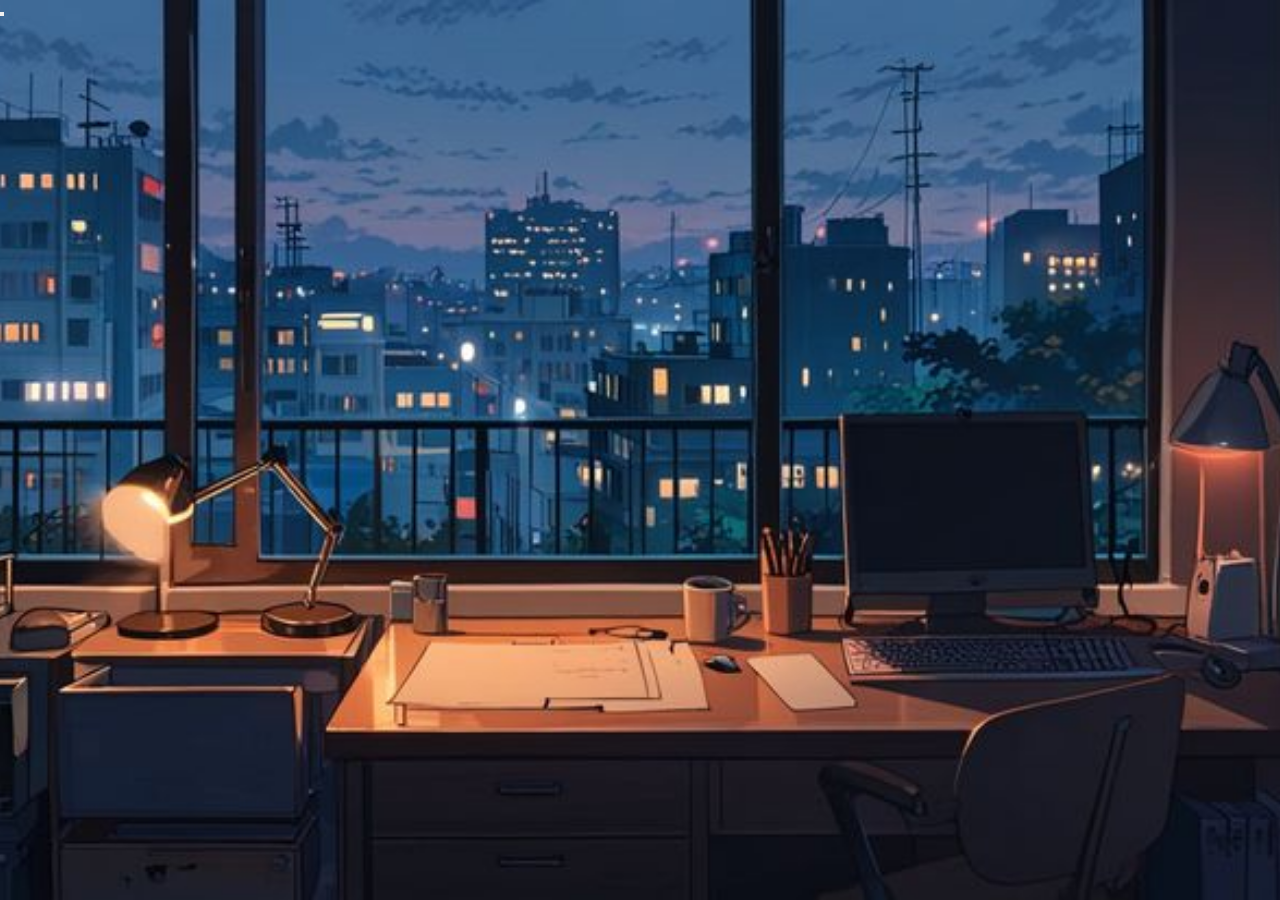
==== pomodoro-app/pomodoro.html @ 32771b4c "added bg" ====
<!DOCTYPE html>
<html lang="en">
<head>
    <meta charset="UTF-8">
    <meta name="viewport" content="width=device-width, initial-scale=1.0">
    <title>Pomodoro Dashboard</title>
    <link rel="stylesheet" href="pomodoro.css">
</head>
<body>
    <div class="outerframe">
        <button id="bg-switch"></button>

    </div>
</body>
</html>
---- pomodoro-app/pomodoro.css ----
*{
    margin: 0px;
    padding: 0px;
    box-sizing: border-box;
}

.outerframe{
    background-color: rgb(210, 131, 157);
    height: 100vh;
    background: url("images/study1.jpg") center/cover no-repeat;
    

}
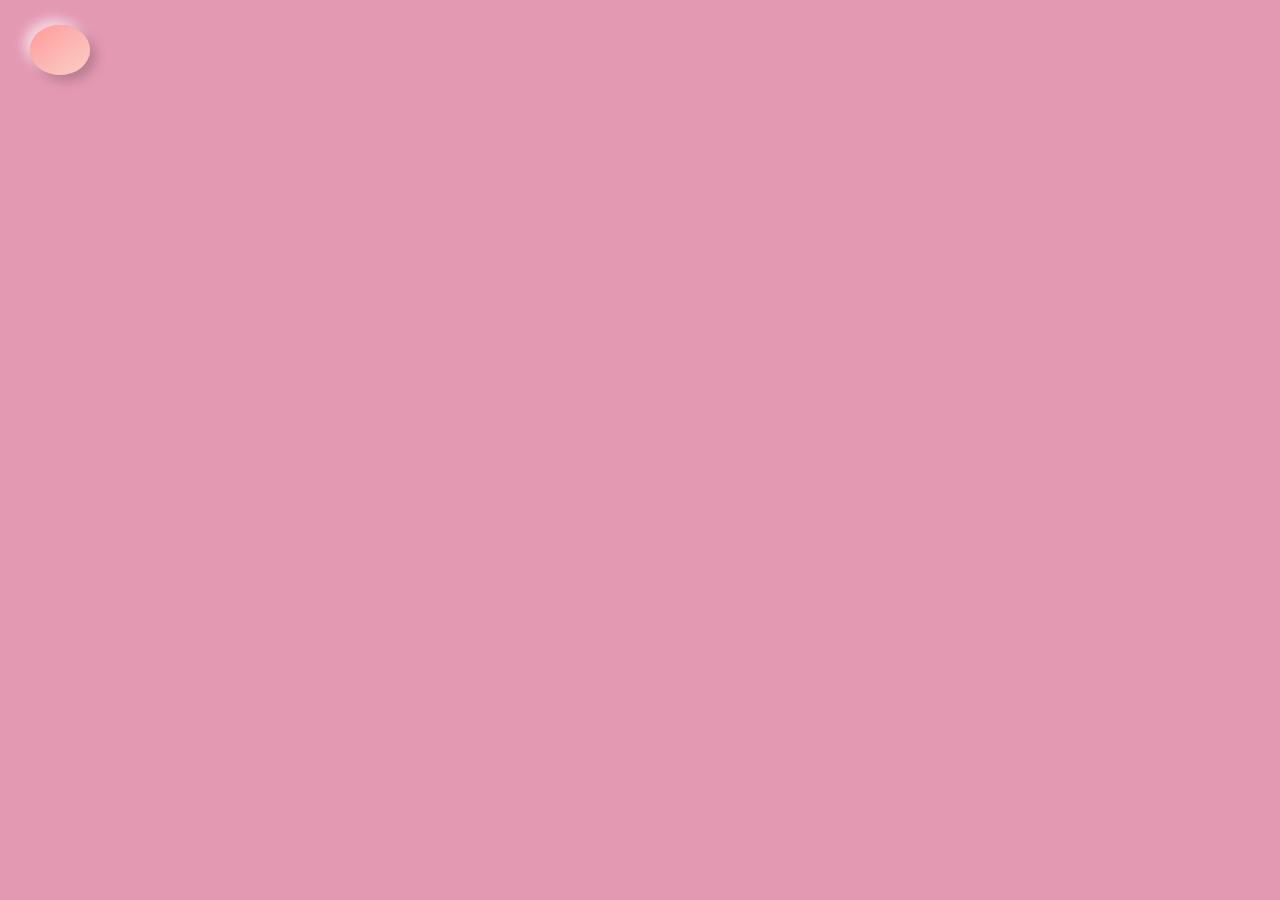
==== commit 27114ec3: "updated bg and button for changing bg color" ====
--- a/pomodoro-app/pomodoro.html
+++ b/pomodoro-app/pomodoro.html
@@ -12,4 +12,23 @@
 
     </div>
 </body>
+
+<script>
+    const btn = document.getElementById("bg-switch");
+
+    const pastelColors = [
+        "#FFB3BA", "#FFDFBA", "#FFFFBA",
+        "#BAFFC9", "#BAE1FF", "#E0BBE4",
+        "#D4F1F4", "#FBE7C6", "#E499B2",
+        "#C7CEEA"
+    ];
+
+    btn.addEventListener("click", () => {
+        const randomColor = pastelColors[
+            Math.floor(Math.random() * pastelColors.length)
+    ];
+
+    document.querySelector(".outerframe").style.background = randomColor;
+    });
+</script>
 </html>
--- a/pomodoro-app/pomodoro.css
+++ b/pomodoro-app/pomodoro.css
@@ -4,10 +4,44 @@
     box-sizing: border-box;
 }
 
+body {
+    transition: background 0.5s ease;
+}
+
+#bg-switch{
+    position: fixed;
+    top: 25px;
+    left: 30px;
+    border-radius: 60%;
+    border: none;
+    padding: 25px 30px;
+    cursor: pointer;
+
+     /* soft pastel gradient */
+    background: linear-gradient(145deg, #ff9a9e, #fad0c4);
+
+    /* realistic shadow */
+    box-shadow: 
+        6px 6px 12px rgba(0, 0, 0, 0.2),
+        -6px -6px 12px rgba(255, 255, 255, 0.6);
+
+        transition: all 0.2s ease;
+
+}
+
+#bg-switch:active {
+    box-shadow: 
+        inset 4px 4px 8px rgba(0,0,0,0.2),
+        inset -4px -4px 8px rgba(255,255,255,0.6);
+
+    transform: scale(0.95);
+}
+
 .outerframe{
-    background-color: rgb(210, 131, 157);
+    background-color: rgb(228, 153, 178);
     height: 100vh;
-    background: url("images/study1.jpg") center/cover no-repeat;
+    
+    
     
 
 }
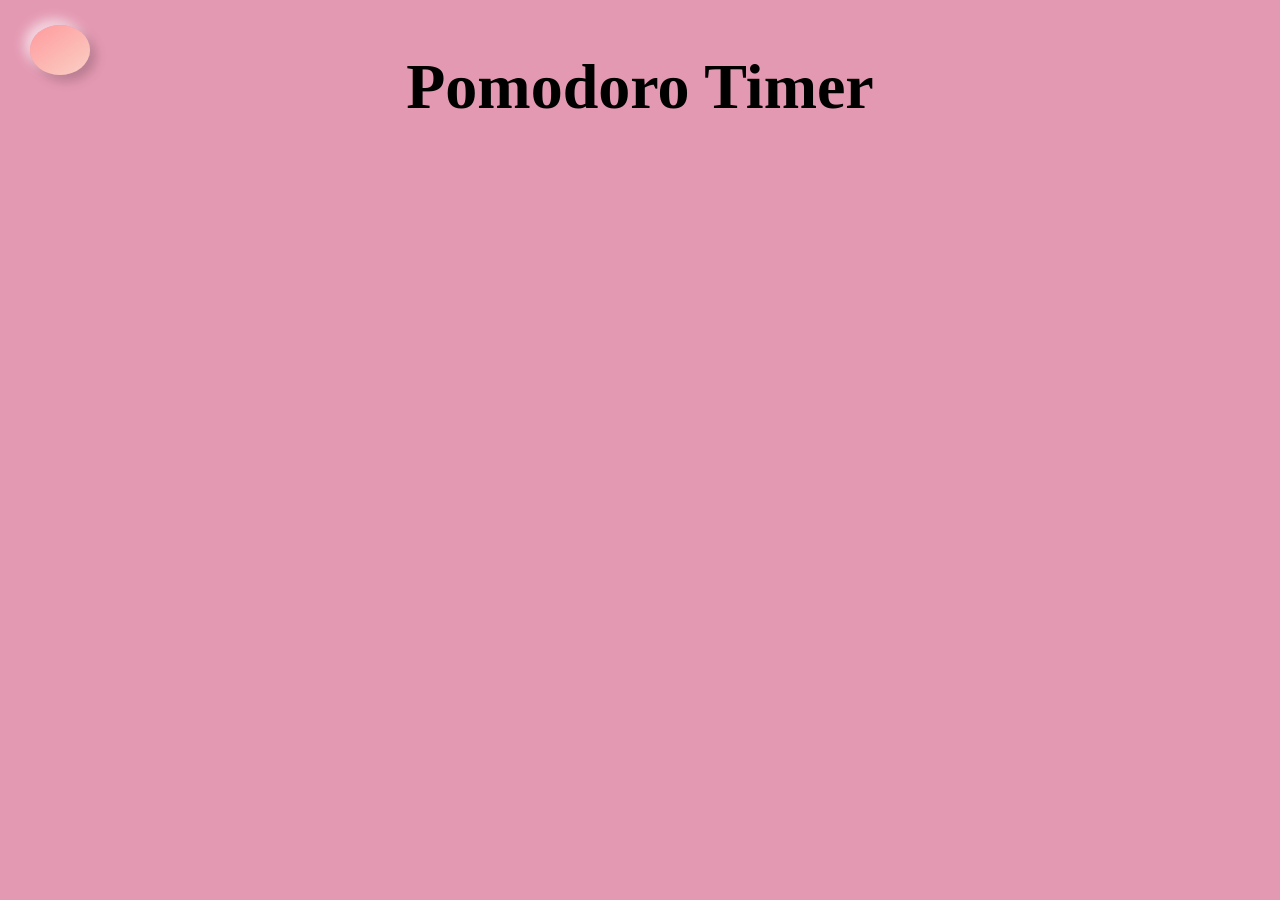
==== commit 8fc4aca8: "update title added pomodoro timer" ====
--- a/pomodoro-app/pomodoro.html
+++ b/pomodoro-app/pomodoro.html
@@ -9,6 +9,7 @@
 <body>
     <div class="outerframe">
         <button id="bg-switch"></button>
+        <h2>Pomodoro Timer</h2>
 
     </div>
 </body>
--- a/pomodoro-app/pomodoro.css
+++ b/pomodoro-app/pomodoro.css
@@ -40,8 +40,13 @@
 .outerframe{
     background-color: rgb(228, 153, 178);
     height: 100vh;
-    
-    
-    
+}
 
+h2{
+    padding-top: 50px;
+    color: black;
+    text-align: center;
+    height: 60px;
+    font-weight: bolder;
+    font-size: 400%;
 }
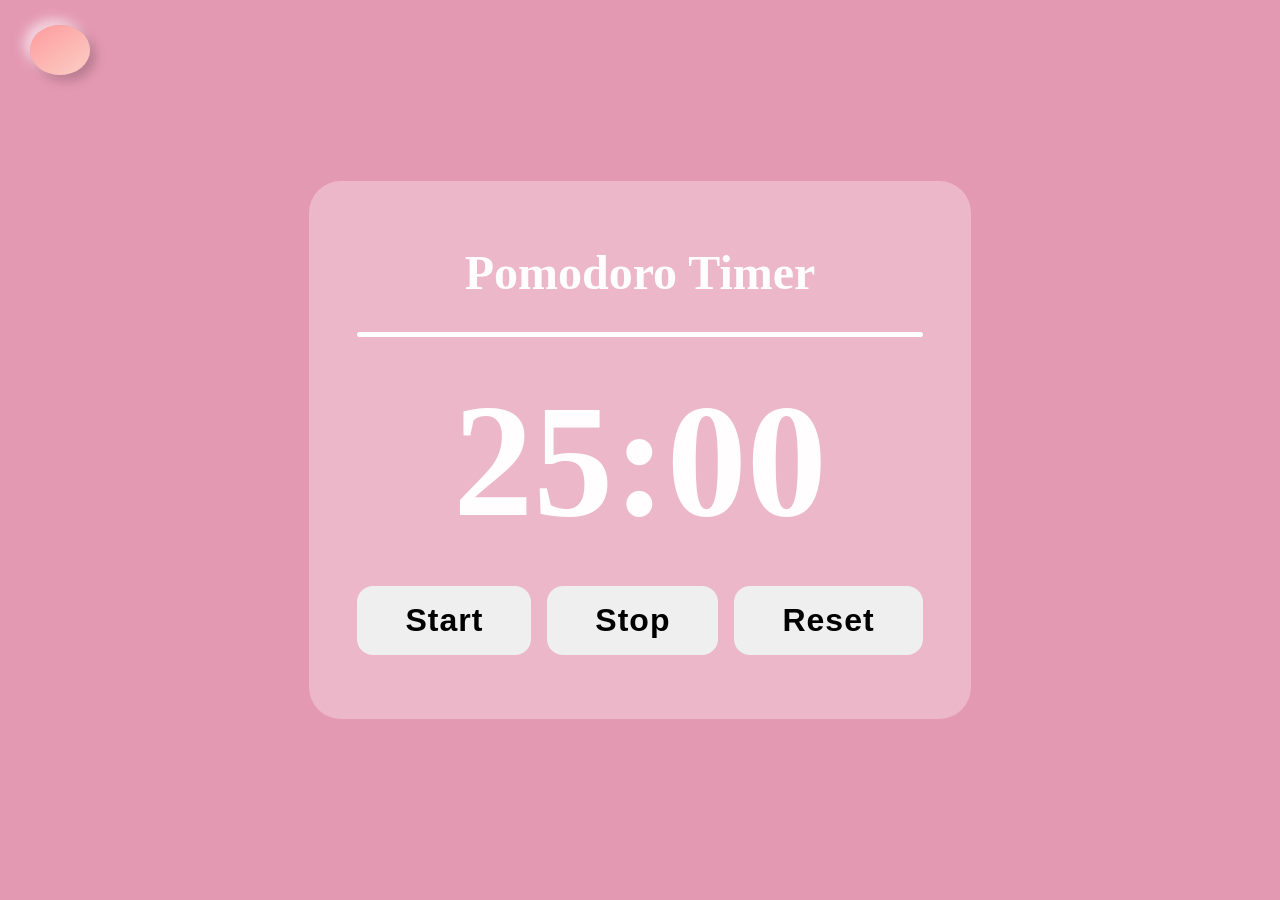
==== commit b57363b7: "added pomodoro timer of 25 min having start stop reset button" ====
--- a/pomodoro-app/pomodoro.html
+++ b/pomodoro-app/pomodoro.html
@@ -9,27 +9,22 @@
 <body>
     <div class="outerframe">
         <button id="bg-switch"></button>
-        <h2>Pomodoro Timer</h2>
+
+        <div class="container">
+            <h1 class="title">Pomodoro Timer</h1>
+            <hr>
+            <p class="timer" id="timer">25:00</p>
+
+            <div class="button-wrapper">
+                <button id="Start">Start</button>
+                <button id="Stop">Stop</button>
+                <button id="Reset">Reset</button>
+            </div>
+
+        </div>
 
     </div>
 </body>
 
-<script>
-    const btn = document.getElementById("bg-switch");
-
-    const pastelColors = [
-        "#FFB3BA", "#FFDFBA", "#FFFFBA",
-        "#BAFFC9", "#BAE1FF", "#E0BBE4",
-        "#D4F1F4", "#FBE7C6", "#E499B2",
-        "#C7CEEA"
-    ];
-
-    btn.addEventListener("click", () => {
-        const randomColor = pastelColors[
-            Math.floor(Math.random() * pastelColors.length)
-    ];
-
-    document.querySelector(".outerframe").style.background = randomColor;
-    });
-</script>
+<script src="pomodoro.js"></script>
 </html>
--- a/pomodoro-app/pomodoro.css
+++ b/pomodoro-app/pomodoro.css
@@ -6,6 +6,7 @@
 
 body {
     transition: background 0.5s ease;
+
 }
 
 #bg-switch{
@@ -40,13 +41,56 @@
 .outerframe{
     background-color: rgb(228, 153, 178);
     height: 100vh;
+    display: flex;
+    align-items: center;
+    justify-content: center;
 }
 
-h2{
-    padding-top: 50px;
-    color: black;
-    text-align: center;
-    height: 60px;
-    font-weight: bolder;
-    font-size: 400%;
+.container{
+    display: flex;
+    flex-direction: column;
+    align-items: center;
+    justify-content: center;
+    gap: 2em;
+    color: rgb(255, 253, 253);
+    background-color: rgba(255, 255, 255, 0.30);
+    border-radius: 2em;
+    padding: 4em 3em;
+}
+
+.title{
+    font-size: 3em;
+}
+
+hr{
+    width: 100%;
+    background-color: white;
+    height: 5px;
+    border-radius: 1em;
+    border: none;
+}
+
+.timer{
+    font-size: 10em;
+    font-weight: 700;
+}
+
+.button-wrapper{
+    display: flex;
+    gap: 1em;
+}
+
+button{
+    font-size: 2em;
+    font-weight: 800;
+    letter-spacing: 1px;
+    padding: 0.5em 1.5em;
+    border-radius: 0.5em;
+    border: none;
+    cursor: pointer;
+    transition: 0.2s ease-in-out;
+}
+
+button:hover{
+    transform: translate(-10px);
 }
